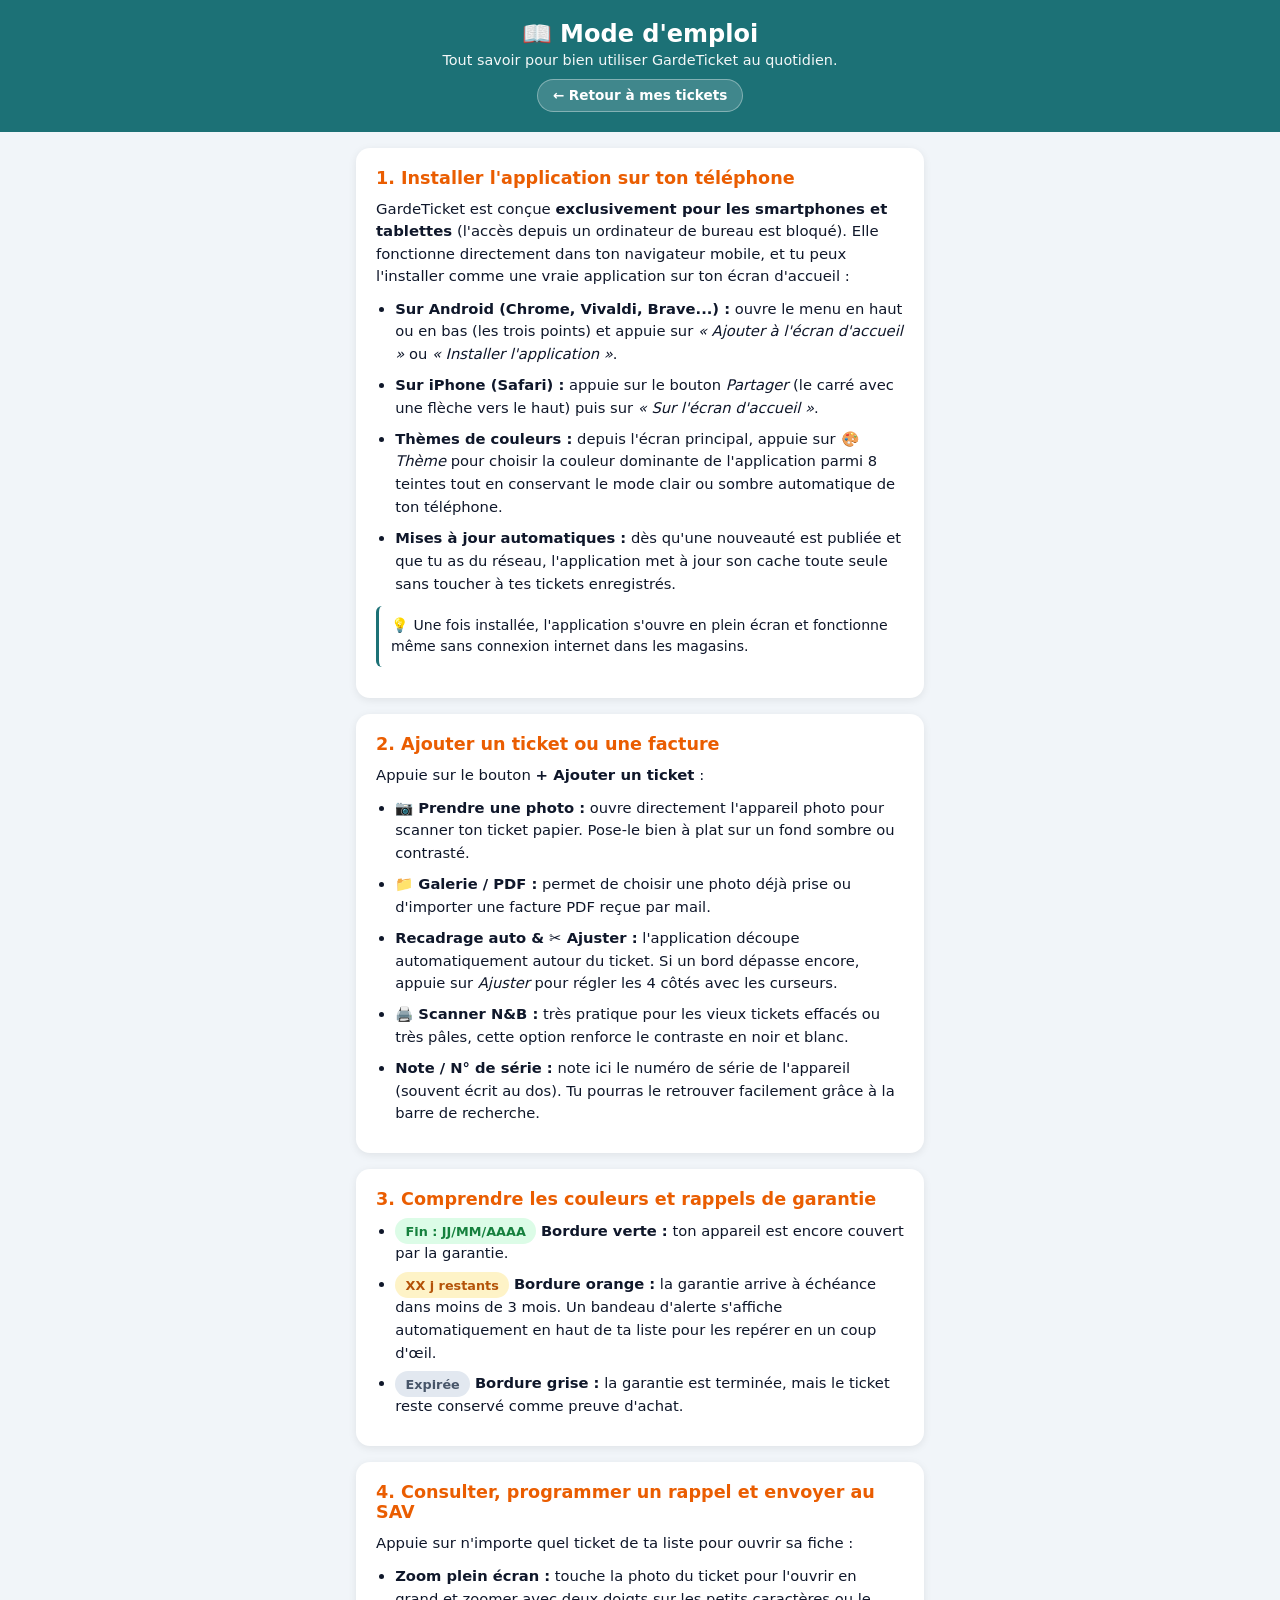
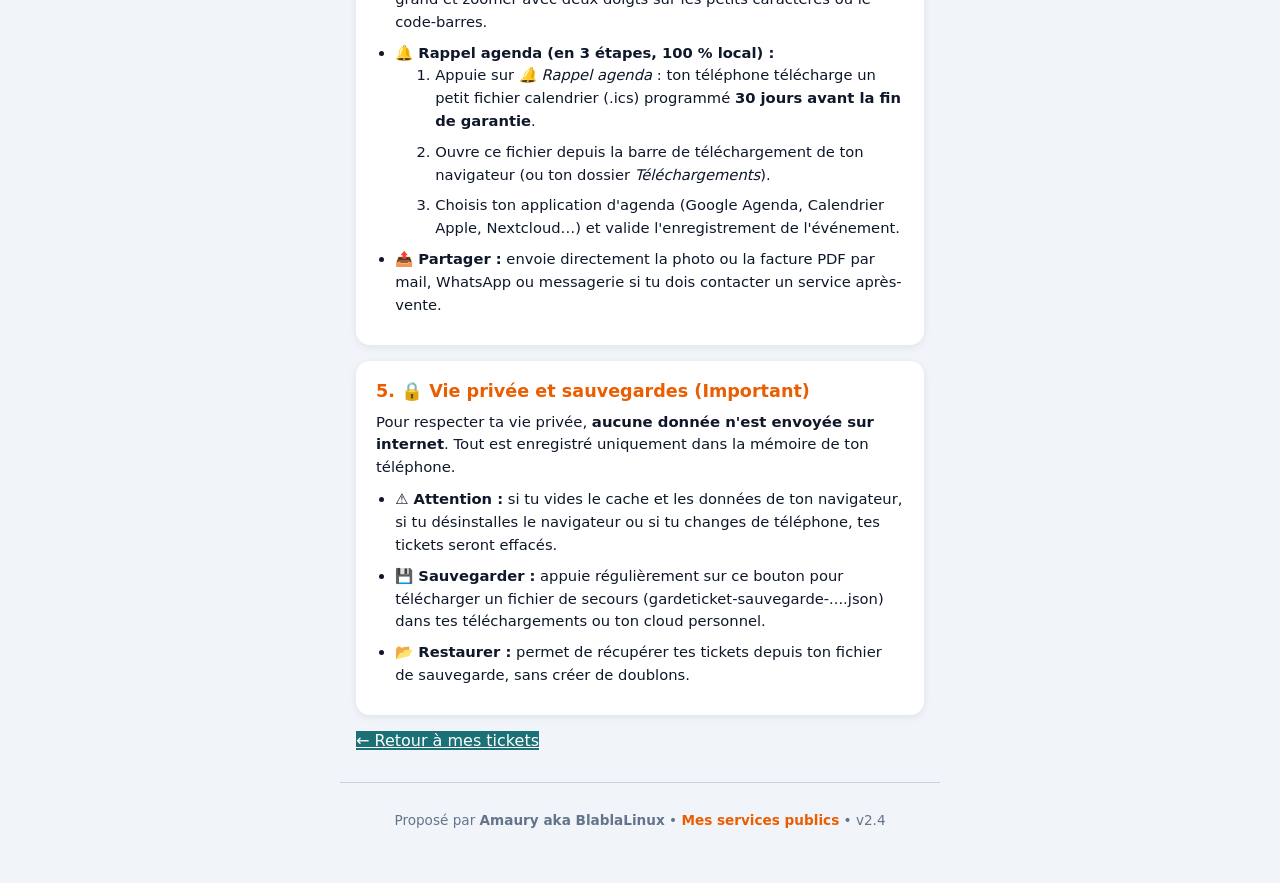
==== app/aide.html @ 5b631d8e "Première version publique de GardeTicket (v2.4) - Application PWA (dossier app/) - Script d'installa" ====
<!DOCTYPE html>
<html lang="fr">
<head>
  <meta charset="UTF-8">
  <meta name="viewport" content="width=device-width, initial-scale=1.0">
  <meta name="theme-color" content="#1C7176">
  <title>Mode d'emploi — GardeTicket</title>
  <script src="theme-init.js"></script>
  <link rel="manifest" href="manifest.json">
  <link rel="apple-touch-icon" href="icon-192.png">
  <link rel="stylesheet" href="style.css">
</head>
<body>
  <header>
    <h1>📖 Mode d'emploi</h1>
    <p>Tout savoir pour bien utiliser GardeTicket au quotidien.</p>
    <a href="index.html" class="btn-help">← Retour à mes tickets</a>
  </header>

  <main>
    <section class="card guide-card">
      <h2>1. Installer l'application sur ton téléphone</h2>
      <p>GardeTicket est conçue <strong>exclusivement pour les smartphones et tablettes</strong> (l'accès depuis un ordinateur de bureau est bloqué). Elle fonctionne directement dans ton navigateur mobile, et tu peux l'installer comme une vraie application sur ton écran d'accueil :</p>
      <ul class="guide-list">
        <li><strong>Sur Android (Chrome, Vivaldi, Brave...) :</strong> ouvre le menu en haut ou en bas (les trois points) et appuie sur <em>« Ajouter à l'écran d'accueil »</em> ou <em>« Installer l'application »</em>.</li>
        <li><strong>Sur iPhone (Safari) :</strong> appuie sur le bouton <em>Partager</em> (le carré avec une flèche vers le haut) puis sur <em>« Sur l'écran d'accueil »</em>.</li>
        <li><strong>Thèmes de couleurs :</strong> depuis l'écran principal, appuie sur <em>🎨 Thème</em> pour choisir la couleur dominante de l'application parmi 8 teintes tout en conservant le mode clair ou sombre automatique de ton téléphone.</li>
        <li><strong>Mises à jour automatiques :</strong> dès qu'une nouveauté est publiée et que tu as du réseau, l'application met à jour son cache toute seule sans toucher à tes tickets enregistrés.</li>
      </ul>
      <p class="guide-tip">💡 Une fois installée, l'application s'ouvre en plein écran et fonctionne même sans connexion internet dans les magasins.</p>
    </section>

    <section class="card guide-card">
      <h2>2. Ajouter un ticket ou une facture</h2>
      <p>Appuie sur le bouton <strong>+ Ajouter un ticket</strong> :</p>
      <ul class="guide-list">
        <li><strong>📷 Prendre une photo :</strong> ouvre directement l'appareil photo pour scanner ton ticket papier. Pose-le bien à plat sur un fond sombre ou contrasté.</li>
        <li><strong>📁 Galerie / PDF :</strong> permet de choisir une photo déjà prise ou d'importer une facture PDF reçue par mail.</li>
        <li><strong>Recadrage auto &amp; ✂️ Ajuster :</strong> l'application découpe automatiquement autour du ticket. Si un bord dépasse encore, appuie sur <em>Ajuster</em> pour régler les 4 côtés avec les curseurs.</li>
        <li><strong>🖨️ Scanner N&amp;B :</strong> très pratique pour les vieux tickets effacés ou très pâles, cette option renforce le contraste en noir et blanc.</li>
        <li><strong>Note / N° de série :</strong> note ici le numéro de série de l'appareil (souvent écrit au dos). Tu pourras le retrouver facilement grâce à la barre de recherche.</li>
      </ul>
    </section>

    <section class="card guide-card">
      <h2>3. Comprendre les couleurs et rappels de garantie</h2>
      <ul class="guide-list">
        <li><span class="badge ok">Fin : JJ/MM/AAAA</span> <strong>Bordure verte :</strong> ton appareil est encore couvert par la garantie.</li>
        <li><span class="badge warn">XX j restants</span> <strong>Bordure orange :</strong> la garantie arrive à échéance dans moins de 3 mois. Un bandeau d'alerte s'affiche automatiquement en haut de ta liste pour les repérer en un coup d'œil.</li>
        <li><span class="badge expired">Expirée</span> <strong>Bordure grise :</strong> la garantie est terminée, mais le ticket reste conservé comme preuve d'achat.</li>
      </ul>
    </section>

    <section class="card guide-card">
      <h2>4. Consulter, programmer un rappel et envoyer au SAV</h2>
      <p>Appuie sur n'importe quel ticket de ta liste pour ouvrir sa fiche :</p>
      <ul class="guide-list">
        <li><strong>Zoom plein écran :</strong> touche la photo du ticket pour l'ouvrir en grand et zoomer avec deux doigts sur les petits caractères ou le code-barres.</li>
        <li><strong>🔔 Rappel agenda (en 3 étapes, 100 % local) :</strong>
          <ol>
            <li>Appuie sur <em>🔔 Rappel agenda</em> : ton téléphone télécharge un petit fichier calendrier (<code>.ics</code>) programmé <strong>30 jours avant la fin de garantie</strong>.</li>
            <li>Ouvre ce fichier depuis la barre de téléchargement de ton navigateur (ou ton dossier <em>Téléchargements</em>).</li>
            <li>Choisis ton application d'agenda (Google Agenda, Calendrier Apple, Nextcloud…) et valide l'enregistrement de l'événement.</li>
          </ol>
        </li>
        <li><strong>📤 Partager :</strong> envoie directement la photo ou la facture PDF par mail, WhatsApp ou messagerie si tu dois contacter un service après-vente.</li>
      </ul>
    </section>

    <section class="card guide-card">
      <h2>5. 🔒 Vie privée et sauvegardes (Important)</h2>
      <p>Pour respecter ta vie privée, <strong>aucune donnée n'est envoyée sur internet</strong>. Tout est enregistré uniquement dans la mémoire de ton téléphone.</p>
      <ul class="guide-list">
        <li><strong>⚠️ Attention :</strong> si tu vides le cache et les données de ton navigateur, si tu désinstalles le navigateur ou si tu changes de téléphone, tes tickets seront effacés.</li>
        <li><strong>💾 Sauvegarder :</strong> appuie régulièrement sur ce bouton pour télécharger un fichier de secours (<code>gardeticket-sauvegarde-....json</code>) dans tes téléchargements ou ton cloud personnel.</li>
        <li><strong>📂 Restaurer :</strong> permet de récupérer tes tickets depuis ton fichier de sauvegarde, sans créer de doublons.</li>
      </ul>
    </section>

    <a href="index.html" class="btn-primary">← Retour à mes tickets</a>
  </main>

  <footer>
    <p class="author">Proposé par <strong>Amaury aka BlablaLinux</strong> • <a href="https://blablalinux.be/mes-services-publics/" target="_blank" rel="noopener">Mes services publics</a> • v2.4</p>
  </footer>
</body>
</html>
---- app/style.css ----
:root {
  --primary: #1C7176;
  --primary-dark: #125856;
  --accent: #EA5D01;
  --bg: #f1f5f9;
  --card: #ffffff;
  --input-bg: #ffffff;
  --border: #cbd5e1;
  --btn-sec: #e2e8f0;
  --text: #0f172a;
  --muted: #64748b;
  --ok: #16a34a;
  --warn: #d97706;
  --expired: #64748b;
  --danger: #dc2626;
}

/* Thèmes de couleurs personnalisables (compatibles mode clair et sombre) */
[data-theme="ocean"] {
  --primary: #1D4ED8;
  --primary-dark: #1E3A8A;
}
[data-theme="indigo"] {
  --primary: #4338CA;
  --primary-dark: #312E81;
}
[data-theme="forest"] {
  --primary: #15803D;
  --primary-dark: #14532D;
}
[data-theme="plum"] {
  --primary: #7E22CE;
  --primary-dark: #581C87;
}
[data-theme="magenta"] {
  --primary: #A21CAF;
  --primary-dark: #701A75;
}
[data-theme="crimson"] {
  --primary: #BE123C;
  --primary-dark: #881337;
}
[data-theme="slate"] {
  --primary: #334155;
  --primary-dark: #1E293B;
}

@media (prefers-color-scheme: dark) {
  :root {
    --bg: #0F172A;
    --card: #1e293b;
    --input-bg: #0f172a;
    --border: #334155;
    --btn-sec: #334155;
    --text: #f8fafc;
    --muted: #94a3b8;
  }
}

* { box-sizing: border-box; font-family: system-ui, -apple-system, sans-serif; }
body { margin: 0; background: var(--bg); color: var(--text); padding-bottom: 2rem; }

header {
  background: var(--primary);
  color: white;
  padding: 1.25rem 1rem;
  text-align: center;
  transition: background-color 0.2s ease;
}
header h1 { margin: 0 0 0.25rem; font-size: 1.5rem; }
header p { margin: 0; font-size: 0.9rem; opacity: 0.95; }

main { max-width: 600px; margin: 1rem auto; padding: 0 1rem; }

.actions-bar { display: flex; flex-direction: column; gap: 0.75rem; margin-bottom: 1rem; }
.backup-actions { display: flex; gap: 0.5rem; }
.backup-actions > * { flex: 1; text-align: center; }

button, label.btn-secondary, a.pdf-link {
  border: none;
  border-radius: 10px;
  padding: 0.85rem 1rem;
  font-size: 0.95rem;
  font-weight: 600;
  cursor: pointer;
  text-decoration: none;
  display: inline-block;
  text-align: center;
}
.btn-primary { background: var(--primary); color: white; width: 100%; }
.btn-primary:active { background: var(--primary-dark); }
.btn-secondary { background: var(--btn-sec); color: var(--text); }
.btn-danger { background: var(--danger); color: white; }

.card {
  background: var(--card);
  padding: 1.25rem;
  border-radius: 14px;
  box-shadow: 0 2px 8px rgba(0,0,0,0.08);
  margin-bottom: 1rem;
}
.card h2 { margin-top: 0; font-size: 1.2rem; }
.hidden { display: none !important; }

.field-group { margin-bottom: 0.85rem; }
.field-label { display: block; font-weight: 600; font-size: 0.95rem; margin-bottom: 0.4rem; }
.upload-choices { display: flex; gap: 0.5rem; }
.btn-upload {
  flex: 1;
  background: var(--input-bg);
  border: 1px dashed var(--primary);
  color: var(--text);
  border-radius: 10px;
  padding: 0.8rem 0.5rem;
  text-align: center;
  font-weight: 600;
  font-size: 0.9rem;
  cursor: pointer;
  margin: 0;
}
.btn-upload:active { background: var(--btn-sec); }

form label { display: block; font-weight: 600; margin-bottom: 0.85rem; font-size: 0.95rem; }
form input[type="text"], form input[type="date"], form input[type="number"], form select {
  width: 100%;
  margin-top: 0.35rem;
  padding: 0.75rem;
  border: 1px solid var(--border);
  border-radius: 8px;
  font-size: 1rem;
  background: var(--input-bg);
  color: var(--text);
}

.crop-toolbar {
  display: flex;
  justify-content: space-between;
  align-items: center;
  flex-wrap: wrap;
  gap: 0.5rem;
  margin-bottom: 0.75rem;
}
.crop-checks { display: flex; flex-wrap: wrap; gap: 0.75rem; }
.crop-btns { display: flex; gap: 0.4rem; }
.checkbox-row {
  display: flex !important;
  align-items: center;
  gap: 0.45rem;
  font-weight: 600;
  font-size: 0.9rem;
  cursor: pointer;
  margin-bottom: 0;
}
.checkbox-row input { width: 1.15rem; height: 1.15rem; margin: 0; accent-color: var(--primary); }
.btn-small {
  padding: 0.45rem 0.7rem;
  font-size: 0.85rem;
  background: var(--btn-sec);
  color: var(--text);
  border-radius: 8px;
}

.manual-crop {
  background: var(--input-bg);
  border: 1px solid var(--border);
  border-radius: 8px;
  padding: 0.65rem 0.75rem 0.25rem;
  margin-bottom: 0.75rem;
}
.manual-crop label { font-size: 0.8rem; margin-bottom: 0.5rem; }
.manual-crop input[type="range"] { width: 100%; accent-color: var(--accent); margin-top: 0.25rem; }

.row { display: flex; gap: 0.75rem; }
.row > label { flex: 1; }
.preview { width: 100%; max-height: 260px; object-fit: contain; border-radius: 8px; margin-bottom: 0.85rem; background: var(--input-bg); border: 1px solid var(--border); }
.pdf-badge { padding: 0.75rem; background: var(--input-bg); border: 1px dashed var(--primary); border-radius: 8px; text-align: center; font-weight: 600; color: var(--primary); }
.form-buttons { display: flex; gap: 0.75rem; margin-top: 1rem; }

#search {
  width: 100%;
  padding: 0.85rem 1rem;
  border: 1px solid var(--border);
  border-radius: 10px;
  font-size: 1rem;
  background: var(--card);
  color: var(--text);
  margin-bottom: 0.75rem;
}

.filters {
  display: flex;
  gap: 0.4rem;
  overflow-x: auto;
  margin-bottom: 1rem;
  padding-bottom: 0.25rem;
}
.filter-btn {
  padding: 0.45rem 0.85rem;
  font-size: 0.85rem;
  border-radius: 999px;
  background: var(--btn-sec);
  color: var(--text);
  white-space: nowrap;
}
.filter-btn.active { background: var(--accent); color: white; }

.expiry-alert {
  width: 100%;
  background: #fef3c7;
  color: #92400e;
  border: 1px solid #f59e0b;
  border-left: 5px solid var(--warn);
  border-radius: 10px;
  padding: 0.7rem 0.9rem;
  margin-bottom: 0.85rem;
  font-size: 0.88rem;
  font-weight: 600;
  text-align: left;
  display: flex;
  justify-content: space-between;
  align-items: center;
  gap: 0.5rem;
}
.expiry-alert span.alert-cta {
  text-decoration: underline;
  white-space: nowrap;
}
@media (prefers-color-scheme: dark) {
  .expiry-alert {
    background: rgba(217, 119, 6, 0.18);
    color: #fcd34d;
    border-color: rgba(245, 158, 11, 0.45);
  }
}

.tickets-grid { display: flex; flex-direction: column; gap: 0.75rem; }
.empty-msg { text-align: center; color: var(--muted); padding: 1.5rem 0; }

.ticket-item {
  background: var(--card);
  border-radius: 12px;
  padding: 1rem;
  display: flex;
  justify-content: space-between;
  align-items: center;
  gap: 0.75rem;
  box-shadow: 0 1px 4px rgba(0,0,0,0.08);
  border-left: 6px solid var(--ok);
  cursor: pointer;
}
.ticket-item.warn { border-left-color: var(--warn); }
.ticket-item.expired { border-left-color: var(--expired); opacity: 0.75; }

.ticket-info h3 { margin: 0 0 0.25rem; font-size: 1.1rem; }
.ticket-info p { margin: 0; color: var(--muted); font-size: 0.85rem; }
.badge {
  padding: 0.35rem 0.65rem;
  border-radius: 999px;
  font-size: 0.8rem;
  font-weight: 700;
  white-space: nowrap;
}
.badge.ok { background: #dcfce7; color: #15803d; }
.badge.warn { background: #fef3c7; color: #b45309; }
.badge.expired { background: #e2e8f0; color: #475569; }

footer {
  max-width: 600px;
  margin: 2rem auto 0;
  padding: 1rem;
  text-align: center;
  font-size: 0.85rem;
  color: var(--muted);
  border-top: 1px solid var(--border);
}
footer p { margin: 0.4rem 0; }
footer a { color: var(--accent); text-decoration: none; font-weight: 600; }
footer .author { margin-top: 0.85rem; }
.btn-link-version {
  background: none;
  color: var(--accent);
  padding: 0;
  font-size: 0.85rem;
  font-weight: 700;
  text-decoration: underline;
}

dialog#modal-ticket, dialog#modal-import, dialog#modal-roadmap, dialog#modal-changelog {
  border: none;
  border-radius: 14px;
  padding: 1.15rem;
  max-width: 95vw;
  width: 500px;
  background: var(--card);
  color: var(--text);
}
dialog::backdrop { background: rgba(0,0,0,0.75); }
.modal-content h3 { margin: 0 0 0.35rem; }
.modal-content p { margin: 0 0 0.65rem; color: var(--muted); font-size: 0.9rem; }
.modal-notes {
  background: var(--input-bg);
  border-left: 3px solid var(--accent);
  padding: 0.5rem 0.75rem;
  border-radius: 6px;
  color: var(--text) !important;
  font-weight: 500;
}
.img-zoom-wrap { text-align: center; margin: 0.5rem 0 0.75rem; cursor: zoom-in; }
.img-zoom-wrap img { width: 100%; max-height: 55vh; object-fit: contain; border-radius: 8px; display: block; }
.zoom-hint { display: block; font-size: 0.78rem; color: var(--muted); margin-top: 0.35rem; }
#modal-pdf { width: 100%; height: 45vh; border: 1px solid var(--border); border-radius: 8px; margin-bottom: 0.5rem; }
.pdf-link { margin-bottom: 0.75rem; }
.modal-buttons { display: flex; gap: 0.45rem; justify-content: flex-end; flex-wrap: wrap; }
.modal-buttons button { flex: 1; padding: 0.75rem 0.6rem; font-size: 0.9rem; }
.btn-share { width: auto; }
.import-choices { display: flex; flex-direction: column; gap: 0.6rem; margin-top: 1rem; }

/* Visionneuse plein écran (dialog au premier plan) */
dialog.fullscreen-viewer {
  border: none;
  padding: 0;
  margin: 0;
  width: 100vw;
  height: 100vh;
  max-width: 100vw;
  max-height: 100vh;
  background: #000000;
}
.btn-close-fs {
  position: fixed;
  top: 1rem;
  right: 1rem;
  z-index: 10;
  background: var(--accent);
  color: white;
  padding: 0.65rem 1rem;
  border-radius: 999px;
  box-shadow: 0 2px 10px rgba(0,0,0,0.6);
}
.fs-scroll {
  width: 100%;
  height: 100%;
  overflow: auto;
  display: flex;
  align-items: center;
  justify-content: center;
  touch-action: pinch-zoom pan-x pan-y;
}
.fs-scroll img {
  max-width: 100%;
  max-height: 100%;
  object-fit: contain;
}
.fs-scroll img.zoomed {
  max-width: none;
  max-height: none;
  width: 180%;
}

/* Boutons de l'en-tête, pastilles de thème et page d'aide */
.header-links {
  display: flex;
  justify-content: center;
  gap: 0.45rem;
  flex-wrap: wrap;
  margin-top: 0.7rem;
}
.header-links .btn-help {
  margin-top: 0;
  padding: 0.42rem 0.8rem;
  font-size: 0.82rem;
}
.btn-help {
  display: inline-flex;
  align-items: center;
  gap: 0.35rem;
  margin-top: 0.7rem;
  padding: 0.45rem 0.95rem;
  background: rgba(255, 255, 255, 0.16);
  color: #ffffff;
  border: 1px solid rgba(255, 255, 255, 0.35);
  border-radius: 999px;
  font-size: 0.85rem;
  font-weight: 600;
  text-decoration: none;
}
.btn-help:active { background: rgba(255, 255, 255, 0.28); }
.badge-dot {
  display: inline-block;
  width: 8px;
  height: 8px;
  border-radius: 50%;
  background: var(--accent);
  box-shadow: 0 0 0 2px #ffffff;
}

.theme-picker {
  display: flex;
  justify-content: center;
  align-items: center;
  flex-wrap: wrap;
  gap: 0.55rem;
  margin: 0.75rem auto 0;
  padding: 0.5rem 0.85rem;
  background: rgba(0, 0, 0, 0.2);
  border-radius: 999px;
  width: fit-content;
  max-width: 100%;
}
.theme-swatch {
  width: 26px;
  height: 26px;
  padding: 0;
  border-radius: 50%;
  background: var(--swatch);
  border: 2px solid rgba(255, 255, 255, 0.75);
  box-shadow: 0 1px 4px rgba(0, 0, 0, 0.3);
  transition: transform 0.15s ease, box-shadow 0.15s ease;
}
.theme-swatch.active {
  transform: scale(1.18);
  border: 3px solid #ffffff;
  box-shadow: 0 0 0 2px rgba(0, 0, 0, 0.35);
}

/* Bandeau de mise à jour PWA */
.update-banner {
  background: var(--accent);
  color: #ffffff;
  padding: 0.65rem 1rem;
  display: flex;
  justify-content: center;
  align-items: center;
  gap: 0.75rem;
  font-size: 0.9rem;
  font-weight: 600;
}
.btn-update {
  background: #ffffff;
  color: var(--accent);
  padding: 0.35rem 0.8rem;
  border-radius: 999px;
  font-size: 0.85rem;
  font-weight: 700;
}

/* Listes des nouveautés et futures fonctionnalités */
.roadmap-list {
  list-style: none;
  padding: 0;
  margin: 0.75rem 0 1rem;
  display: flex;
  flex-direction: column;
  gap: 0.65rem;
}
.roadmap-list li {
  background: var(--input-bg);
  border-left: 3px solid var(--primary);
  padding: 0.6rem 0.75rem;
  border-radius: 8px;
  font-size: 0.88rem;
  line-height: 1.4;
}
.changelog-list li {
  border-left-color: var(--accent);
}
.roadmap-list li strong {
  display: block;
  color: var(--text);
  margin-bottom: 0.15rem;
}
.roadmap-list li span {
  color: var(--muted);
}
.old-versions {
  margin-bottom: 0.85rem;
  font-size: 0.85rem;
  color: var(--muted);
}
.old-versions summary {
  cursor: pointer;
  font-weight: 600;
  padding: 0.35rem 0;
}

.guide-card h2 {
  font-size: 1.1rem;
  color: var(--accent);
  margin-bottom: 0.65rem;
}
.guide-card p {
  font-size: 0.93rem;
  line-height: 1.5;
  margin: 0 0 0.65rem;
}
.guide-list {
  margin: 0 0 0.5rem;
  padding-left: 1.2rem;
  font-size: 0.92rem;
  line-height: 1.55;
}
.guide-list li { margin-bottom: 0.5rem; }
.guide-tip {
  background: var(--input-bg);
  border-left: 3px solid var(--primary);
  padding: 0.6rem 0.75rem;
  border-radius: 6px;
  font-size: 0.88rem !important;
  margin-top: 0.65rem !important;
}
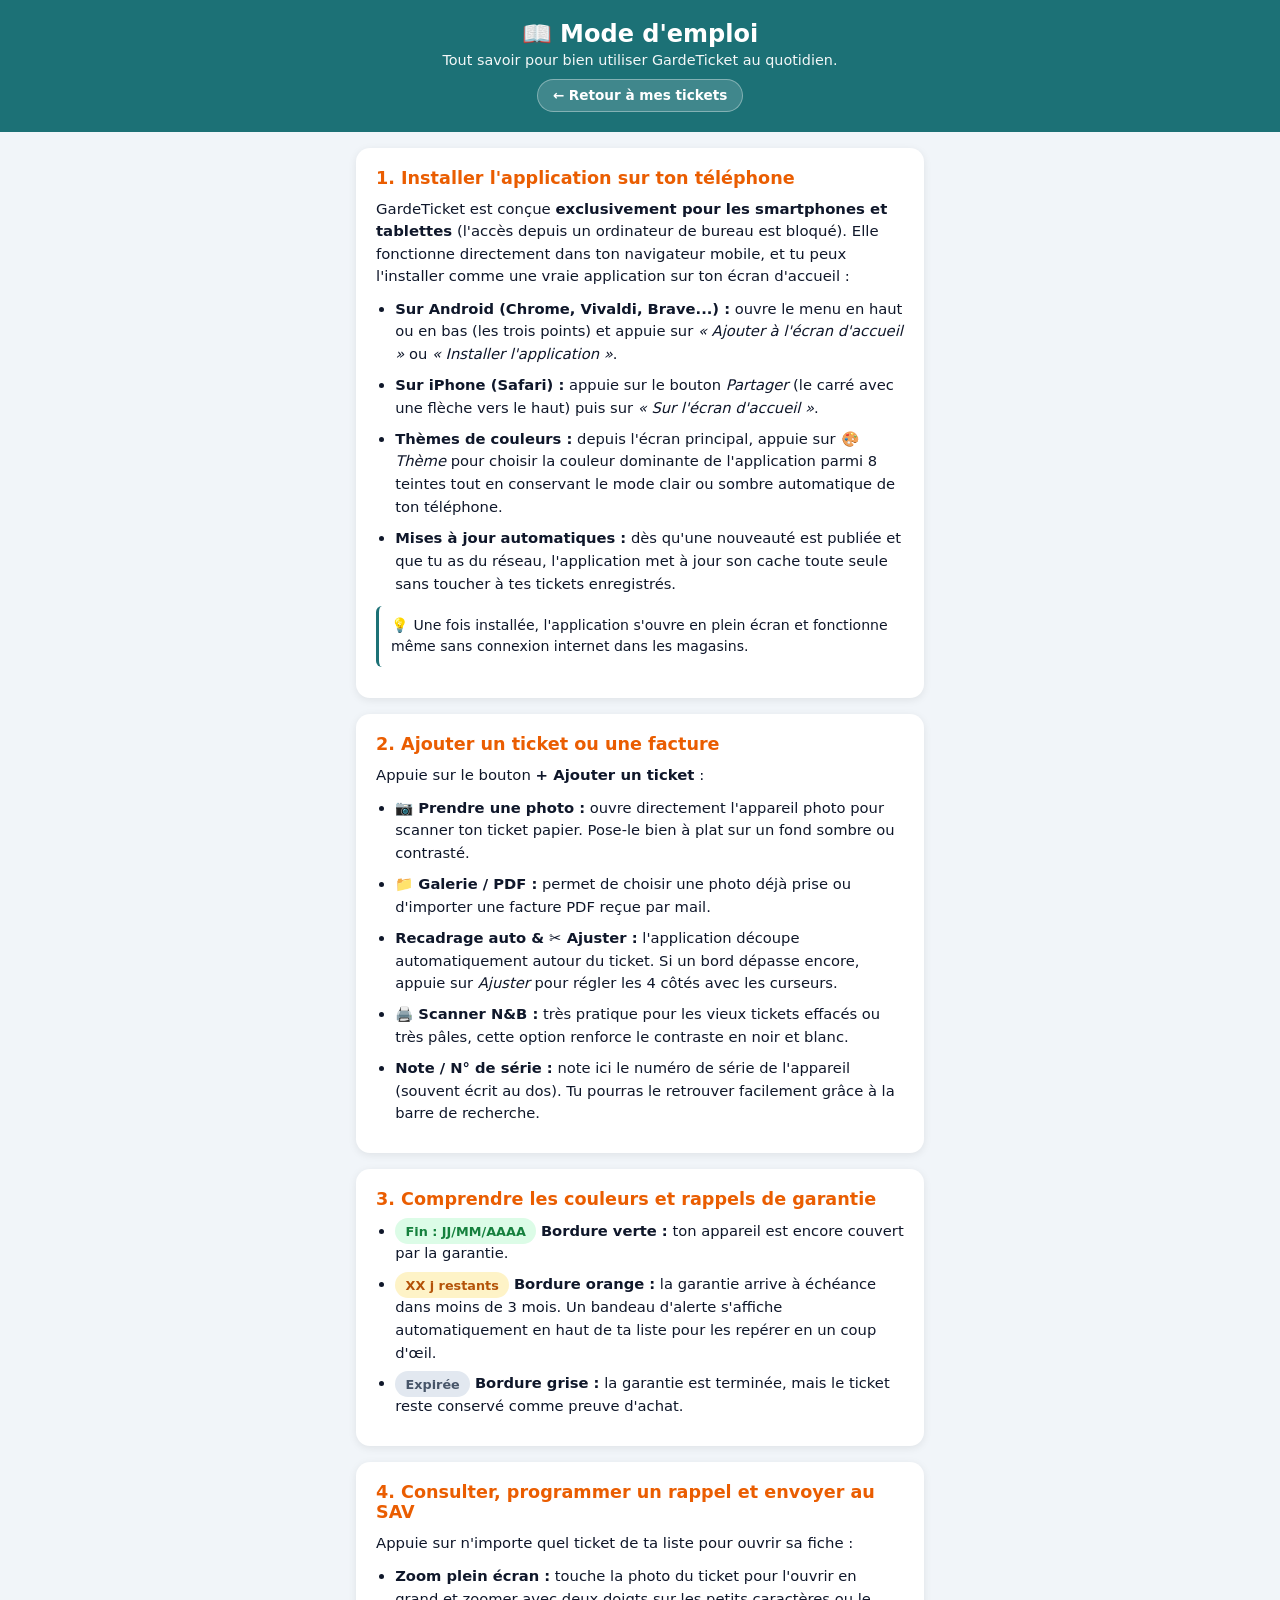
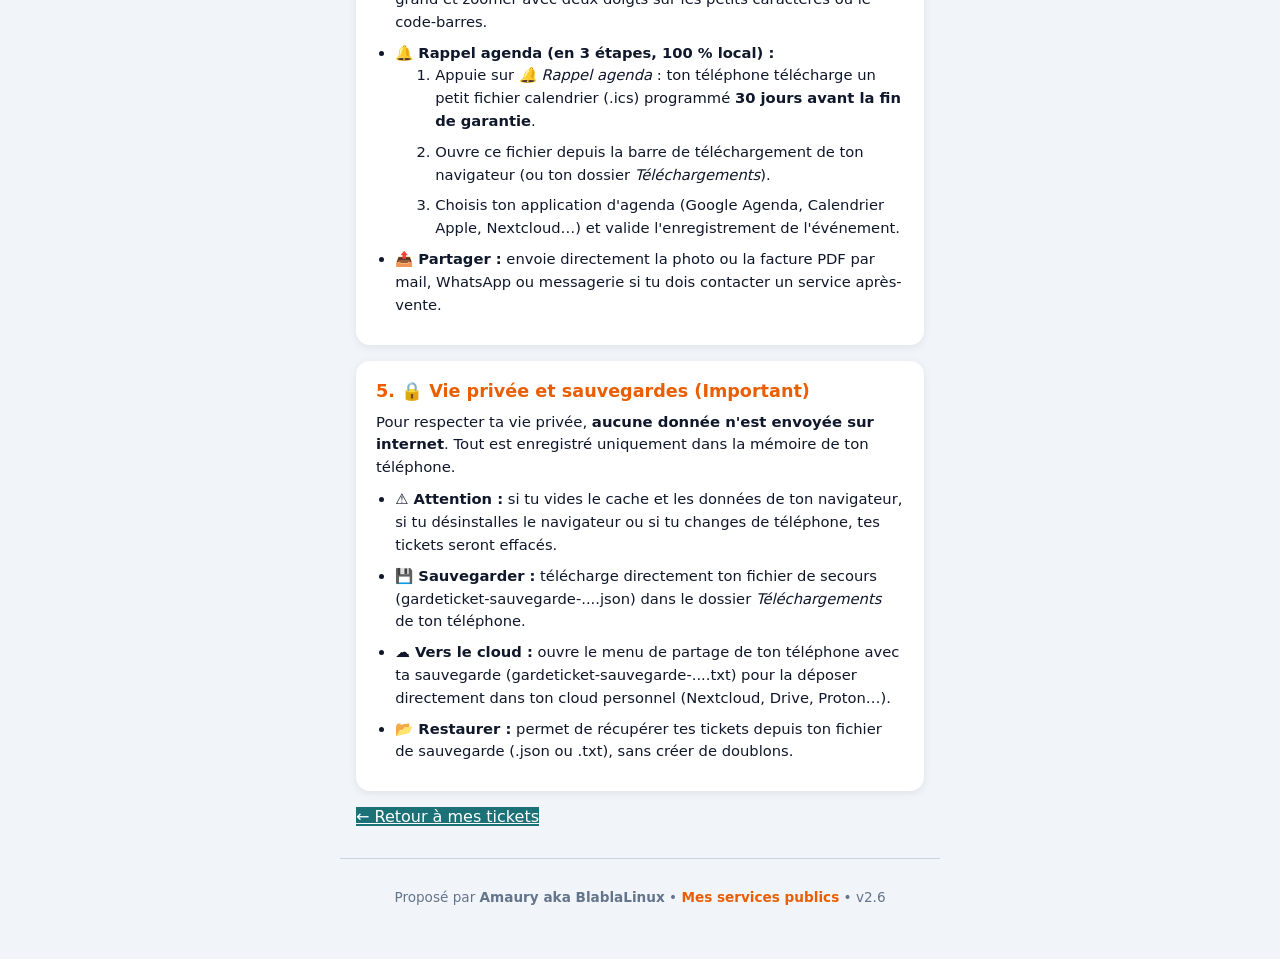
==== commit d15f3a07: "feat(v2.6): ajout sauvegarde cloud et alignement des boutons d'export - Ajout du bouton "Vers le clo" ====
--- a/app/aide.html
+++ b/app/aide.html
@@ -8,7 +8,7 @@
   <script src="theme-init.js"></script>
   <link rel="manifest" href="manifest.json">
   <link rel="apple-touch-icon" href="icon-192.png">
-  <link rel="stylesheet" href="style.css">
+  <link rel="stylesheet" href="style.css?v=2.6">
 </head>
 <body>
   <header>
@@ -72,8 +72,9 @@
       <p>Pour respecter ta vie privée, <strong>aucune donnée n'est envoyée sur internet</strong>. Tout est enregistré uniquement dans la mémoire de ton téléphone.</p>
       <ul class="guide-list">
         <li><strong>⚠️ Attention :</strong> si tu vides le cache et les données de ton navigateur, si tu désinstalles le navigateur ou si tu changes de téléphone, tes tickets seront effacés.</li>
-        <li><strong>💾 Sauvegarder :</strong> appuie régulièrement sur ce bouton pour télécharger un fichier de secours (<code>gardeticket-sauvegarde-....json</code>) dans tes téléchargements ou ton cloud personnel.</li>
-        <li><strong>📂 Restaurer :</strong> permet de récupérer tes tickets depuis ton fichier de sauvegarde, sans créer de doublons.</li>
+        <li><strong>💾 Sauvegarder :</strong> télécharge directement ton fichier de secours (<code>gardeticket-sauvegarde-....json</code>) dans le dossier <em>Téléchargements</em> de ton téléphone.</li>
+        <li><strong>☁️ Vers le cloud :</strong> ouvre le menu de partage de ton téléphone avec ta sauvegarde (<code>gardeticket-sauvegarde-....txt</code>) pour la déposer directement dans ton cloud personnel (Nextcloud, Drive, Proton…).</li>
+        <li><strong>📂 Restaurer :</strong> permet de récupérer tes tickets depuis ton fichier de sauvegarde (<code>.json</code> ou <code>.txt</code>), sans créer de doublons.</li>
       </ul>
     </section>
 
@@ -81,7 +82,7 @@
   </main>
 
   <footer>
-    <p class="author">Proposé par <strong>Amaury aka BlablaLinux</strong> • <a href="https://blablalinux.be/mes-services-publics/" target="_blank" rel="noopener">Mes services publics</a> • v2.4</p>
+    <p class="author">Proposé par <strong>Amaury aka BlablaLinux</strong> • <a href="https://blablalinux.be/mes-services-publics/" target="_blank" rel="noopener">Mes services publics</a> • v2.6</p>
   </footer>
 </body>
 </html>
--- a/app/style.css
+++ b/app/style.css
@@ -508,3 +508,50 @@
   font-size: 0.88rem !important;
   margin-top: 0.65rem !important;
 }
+
+.backup-actions { flex-wrap: wrap; }
+.backup-actions > * { padding: 0.8rem 0.5rem; font-size: 0.88rem; white-space: nowrap; }
+
+/* Boutons de sauvegarde : même rendu sur <button> et <label> */
+.backup-actions {
+  display: grid;
+  grid-template-columns: repeat(3, minmax(0, 1fr));
+  gap: 0.45rem;
+}
+.backup-actions button,
+.backup-actions label {
+  display: flex;
+  flex-direction: column;
+  align-items: center;
+  justify-content: center;
+  gap: 0.28rem;
+  min-height: 3.5rem;
+  margin: 0;
+  padding: 0.5rem 0.2rem;
+  text-align: center;
+}
+.backup-actions .btn-icon {
+  font-size: 1.15rem;
+  line-height: 1;
+}
+.backup-actions .btn-label {
+  font-size: 0.76rem;
+  line-height: 1.15;
+  white-space: nowrap;
+}
+
+@media (min-width: 600px) {
+  .backup-actions button,
+  .backup-actions label {
+    flex-direction: row;
+    gap: 0.45rem;
+    min-height: auto;
+    padding: 0.8rem 0.75rem;
+  }
+  .backup-actions .btn-icon {
+    font-size: 1rem;
+  }
+  .backup-actions .btn-label {
+    font-size: 0.9rem;
+  }
+}
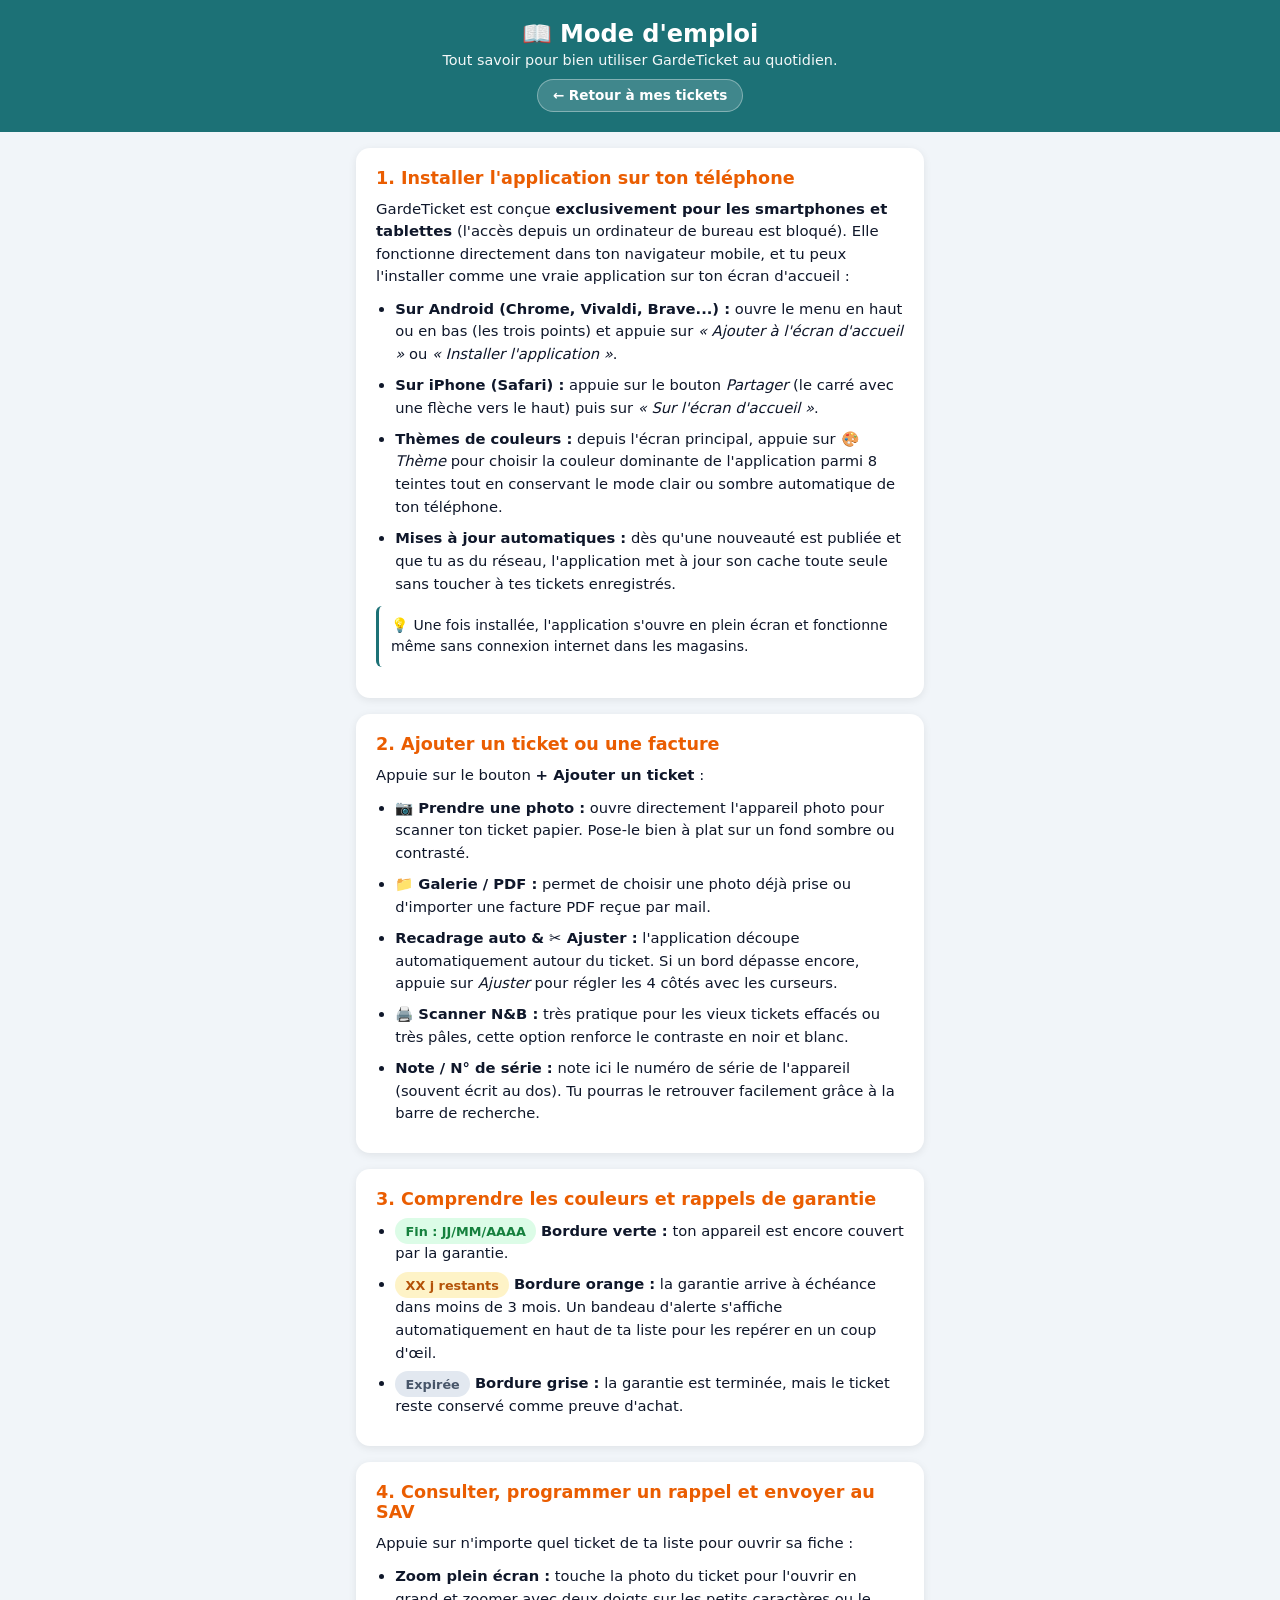
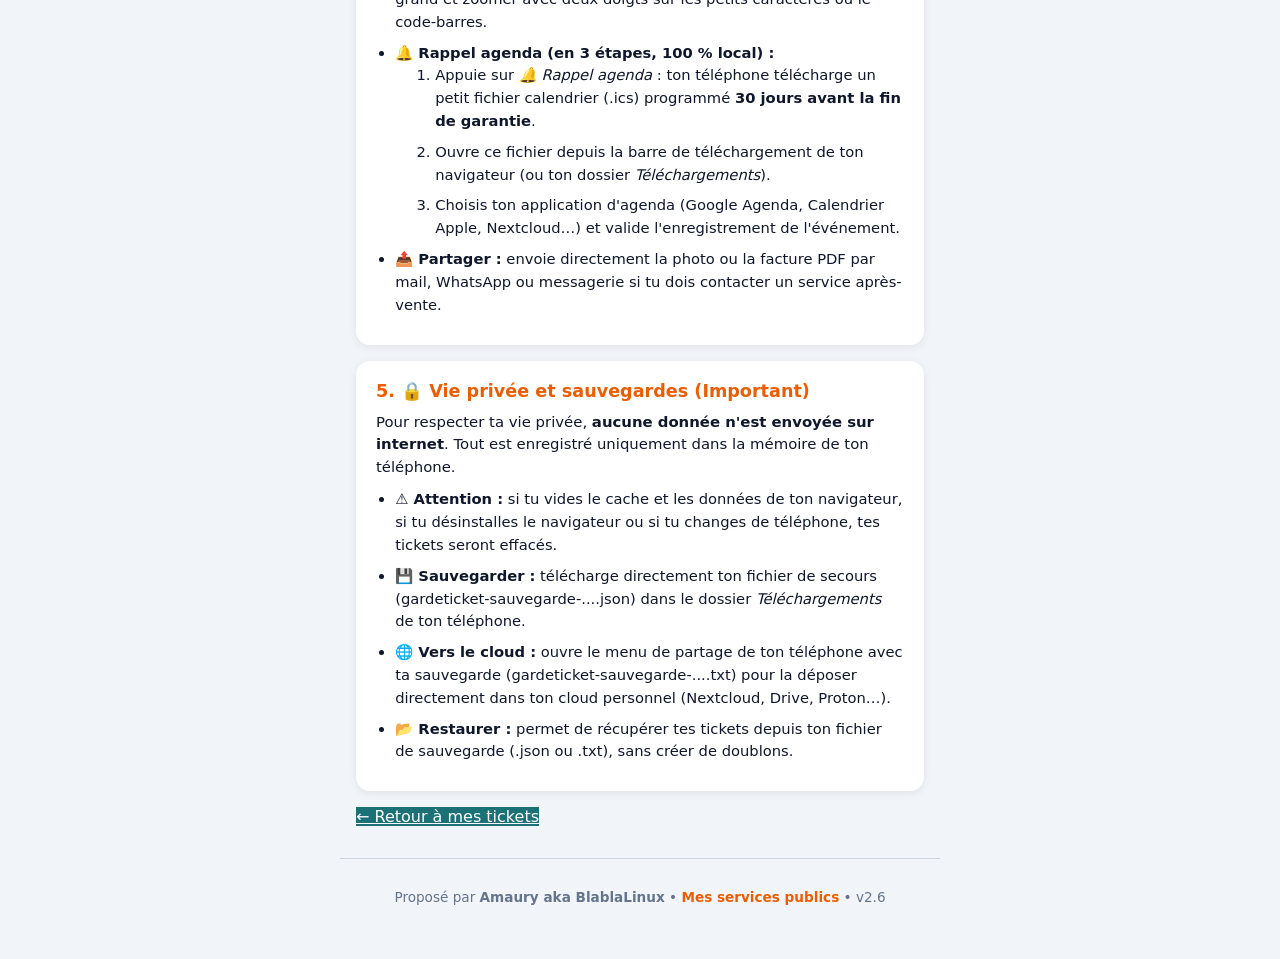
==== commit e7496e42: "fix(ui): utilise l'icône 🌐 pour 'Vers le cloud' afin d'éviter un doublon avec Partager" ====
--- a/app/aide.html
+++ b/app/aide.html
@@ -73,7 +73,7 @@
       <ul class="guide-list">
         <li><strong>⚠️ Attention :</strong> si tu vides le cache et les données de ton navigateur, si tu désinstalles le navigateur ou si tu changes de téléphone, tes tickets seront effacés.</li>
         <li><strong>💾 Sauvegarder :</strong> télécharge directement ton fichier de secours (<code>gardeticket-sauvegarde-....json</code>) dans le dossier <em>Téléchargements</em> de ton téléphone.</li>
-        <li><strong>☁️ Vers le cloud :</strong> ouvre le menu de partage de ton téléphone avec ta sauvegarde (<code>gardeticket-sauvegarde-....txt</code>) pour la déposer directement dans ton cloud personnel (Nextcloud, Drive, Proton…).</li>
+        <li><strong>🌐 Vers le cloud :</strong> ouvre le menu de partage de ton téléphone avec ta sauvegarde (<code>gardeticket-sauvegarde-....txt</code>) pour la déposer directement dans ton cloud personnel (Nextcloud, Drive, Proton…).</li>
         <li><strong>📂 Restaurer :</strong> permet de récupérer tes tickets depuis ton fichier de sauvegarde (<code>.json</code> ou <code>.txt</code>), sans créer de doublons.</li>
       </ul>
     </section>
